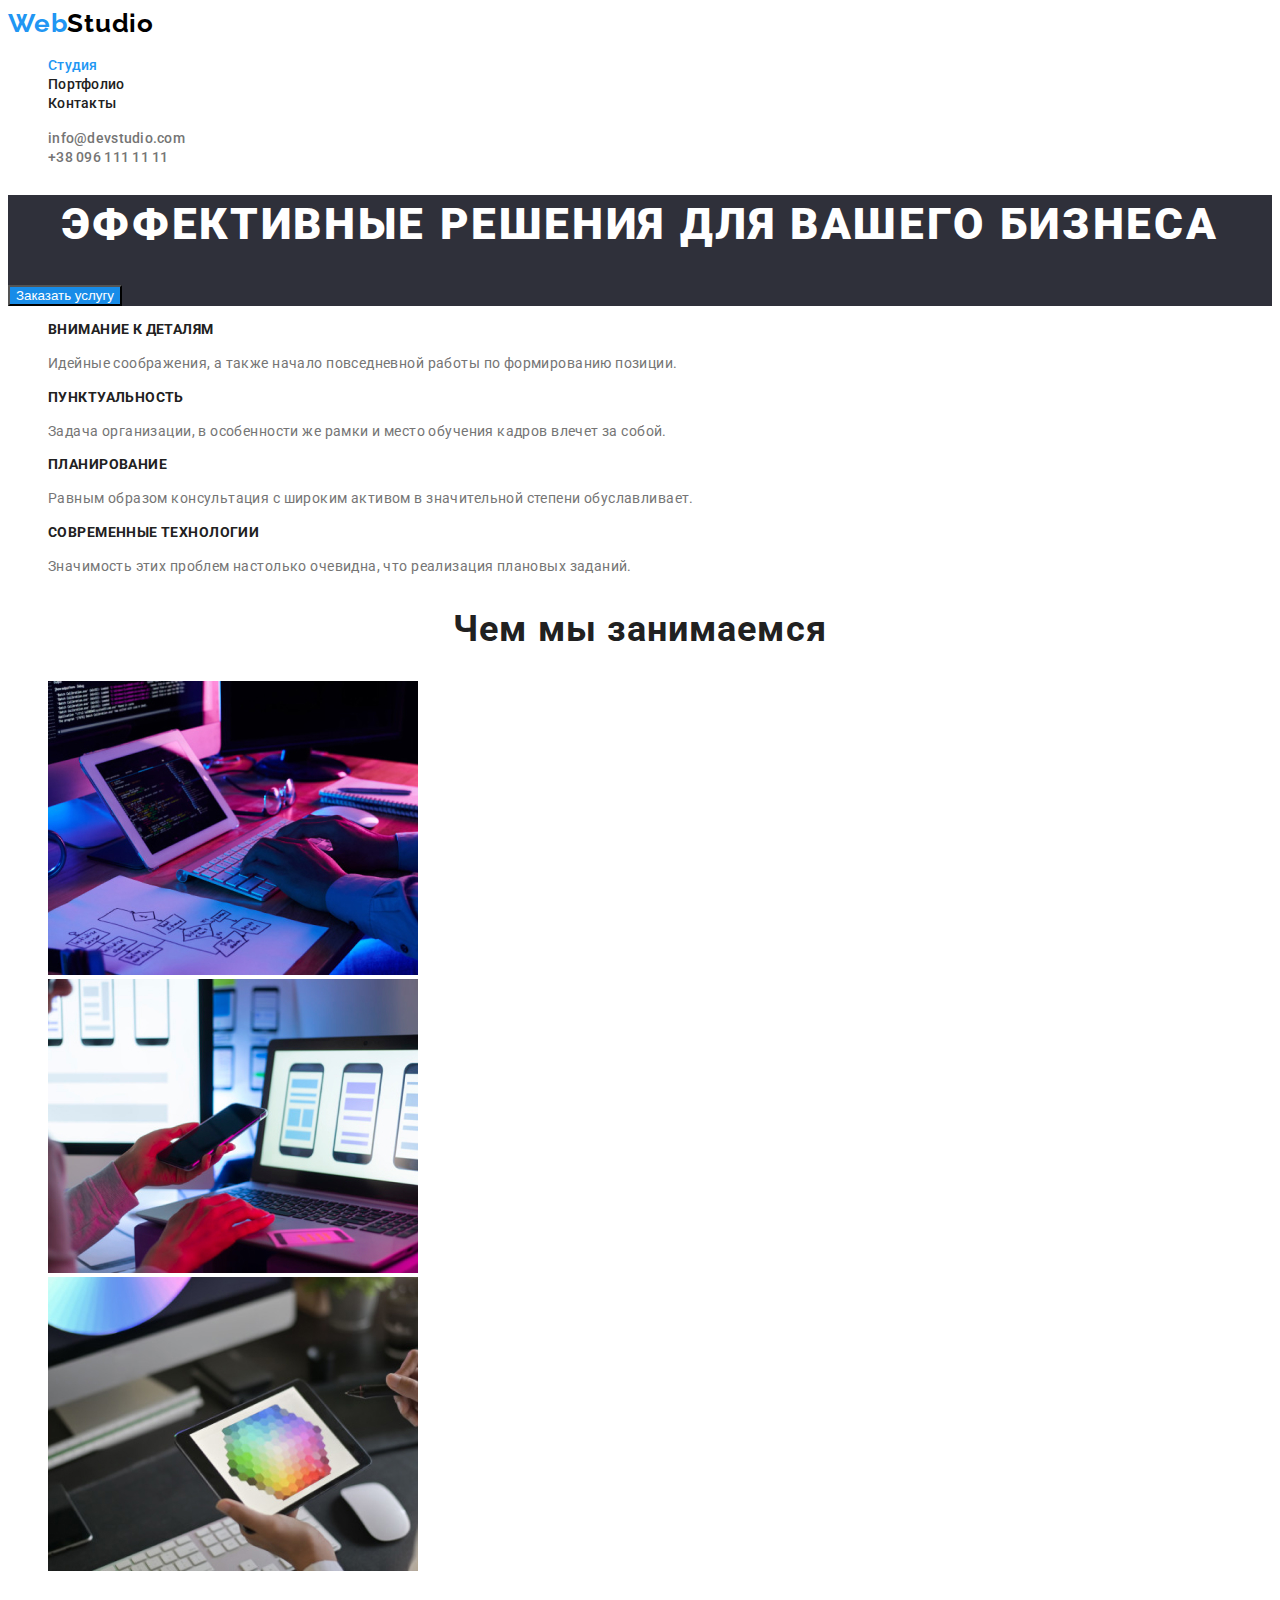
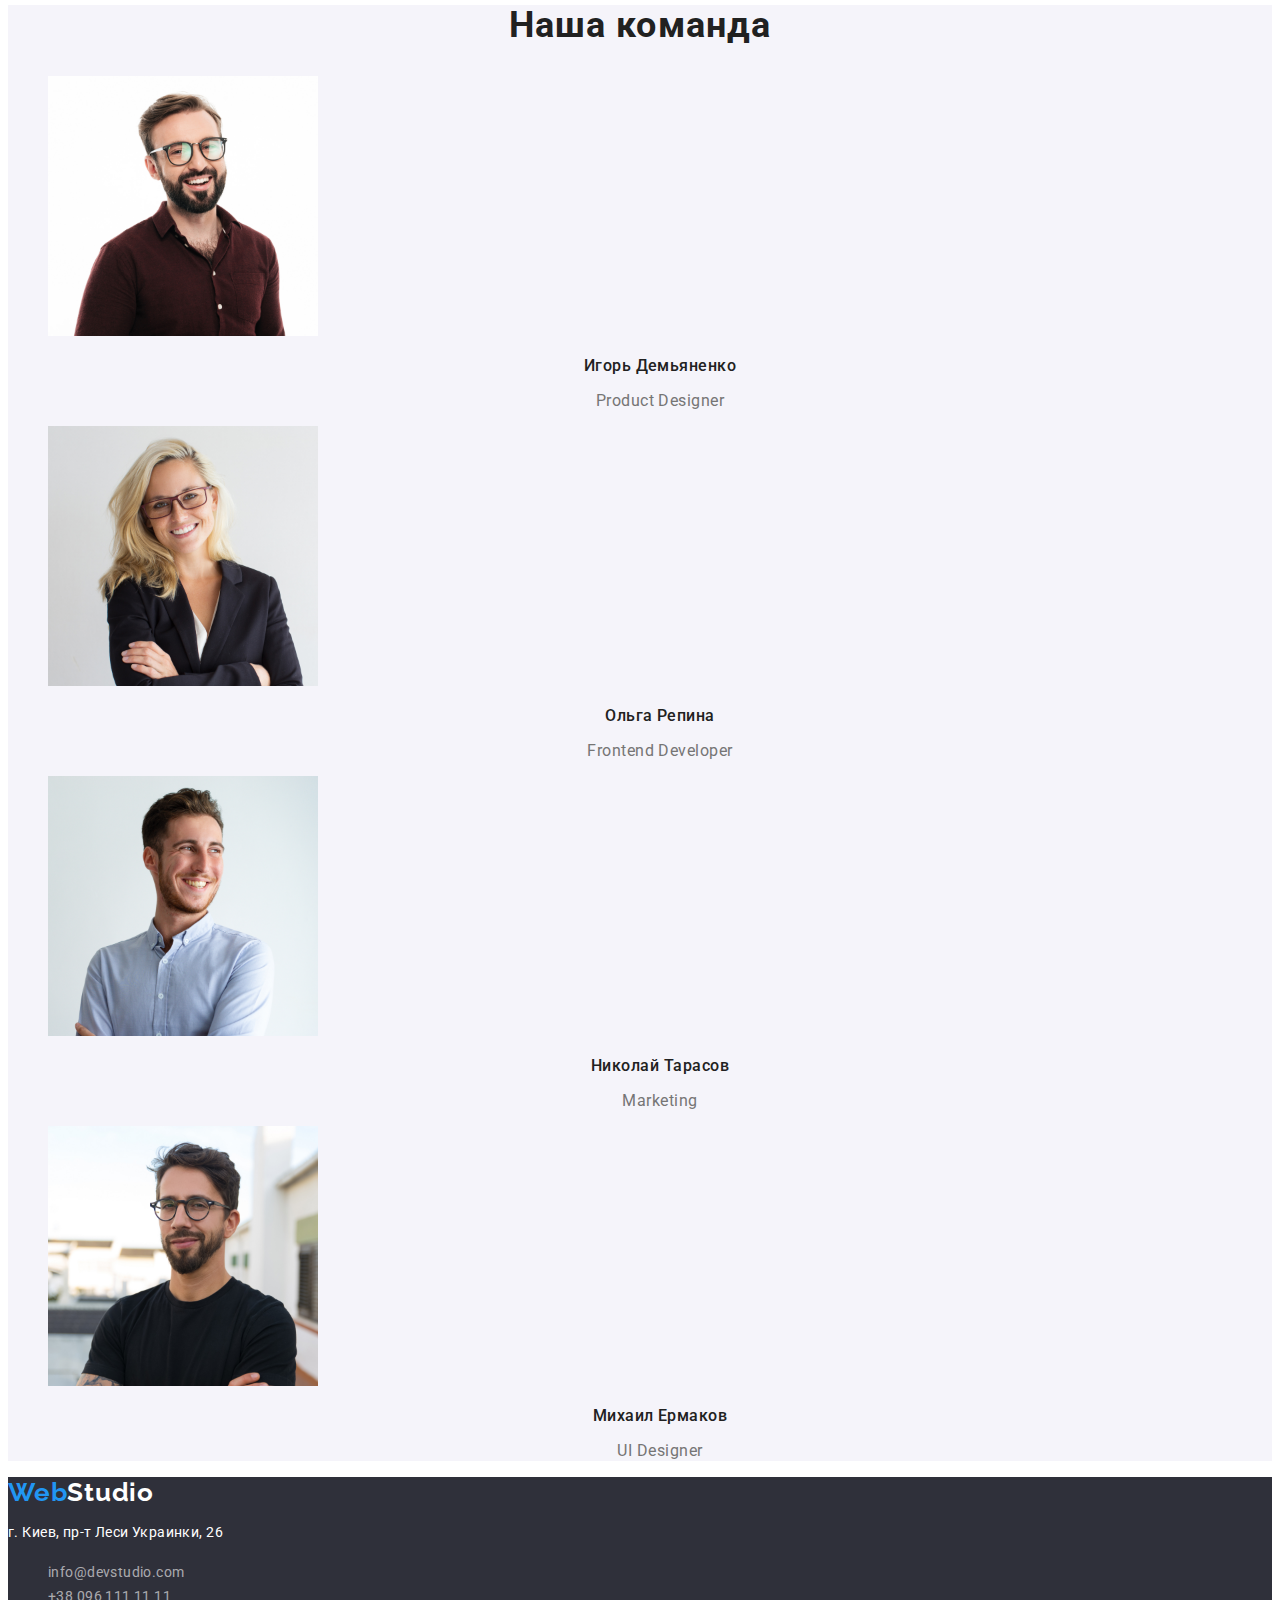
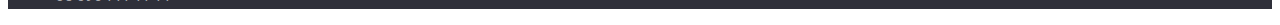
==== index.html @ cd89807e "upload dz2" ====
<!DOCTYPE html>
<html lang="en">
<head>
    <meta charset="UTF-8">
    <meta http-equiv="X-UA-Compatible" content="IE=edge">
    <meta name="viewport" content="width=device-width, initial-scale=1.0">
    <title>Document</title>
    <link rel="preconnect" href="https://fonts.googleapis.com">
    <link rel="preconnect" href="https://fonts.gstatic.com" crossorigin>
    <link href="https://fonts.googleapis.com/css2?family=Raleway:wght@700&family=Roboto:wght@400;500;700;900&display=swap"
        rel="stylesheet">
    <link rel="stylesheet" href="./CSS/styles.css">
</head>

<body>
  <header class="header">
   <nav class="header-navigation">
        <a class="header-logo link" href="" >
            Web<span class="header-accent">Studio</span>
        </a>
        <ul class="header-list list">
            <li class="header-item"><a  href="index.html" class="header-link link current">Студия</a></li>
            <li class="header-item"><a  href="portfolio.html" class="header-link link">Портфолио</a></li>
            <li class="header-item"><a  href="" class="header-link link">Контакты</a></li>
            
        </ul>
        
        
   </nav>
        <ul class="header-right list">
            <li class="header-mail"><a class="header-link-contacts link" href="mailto:info@devstudio.com">info@devstudio.com</a></li>
            <li class="header-tel"><a class="header-link-contacts link" href="tel:+380961111111">+38 096 111 11 11</a></li>
        </ul>   
  </header>  
  <main>
    
        <section class="hero-section">
            <h1>
                Эффективные решения для вашего бизнеса
            </h1>
            <button class="btn" type="button">Заказать услугу</button>
        </section>
    
    <section class="benefits-section">
        <ul class="benefits-list list">
            <li class="benefits-item">
                <h3 class="benefits-item-header">Внимание к деталям</h3><p class="benefits-item-text">Идейные соображения, а также начало повседневной работы по формированию позиции.</p>
            </li>
            <li class="benefits-item">
                <h3 class="benefits-item-header">Пунктуальность</h3><p class="benefits-item-text">Задача организации, в особенности же рамки и место обучения кадров влечет за собой.</p>
            </li>    
            <li class="benefits-item">
                <h3 class="benefits-item-header">Планирование</h3><p class="benefits-item-text">Равным образом консультация с широким активом в значительной степени обуславливает.</p>
            </li>
            <li class="benefits-item">
                <h3 class="benefits-item-header">Современные технологии</h3><p class="benefits-item-text">Значимость этих проблем настолько очевидна, что реализация плановых заданий.</p>
            </li>
        </ul>
    </section>
    <section class="work-section">
        <h2 class="work-header">Чем мы занимаемся</h2>
        <ul class="work-list list">
            <li class="work-item">
                <img src="./img/img1.jpg" alt="Разработка" width="370" height="294">
            </li>
            <li class="work-item">
                <img src="./img/img2.jpg" alt="Маркетинг" width="370" height="294">
            </li>
            <li class="work-item">
                <img src="./img/img3.jpg" alt="Дизайн" width="370" height="294">
            </li>
        </ul>
    </section>
    <section class="command-section">
        <h2 class="command-header">Наша команда</h2>
        <ul class="command-list list">
            <li class="command-item">
                <img src="./img/img4.jpg" alt="Product Designer" width="270" height="260">
                <h3 class="command-item-header">Игорь Демьяненко</h3><p class="command-item-text">Product Designer</p>
            </li>
            <li class="command-item">
                <img src="./img/img5.jpg" alt="Frontend Developer" width="270" height="260">
                <h3 class="command-item-header">Ольга Репина</h3><p class="command-item-text">Frontend Developer</p>
            </li>
            <li class="command-item">
                <img src="./img/img6.jpg" alt="Marketing" width="270" height="260">
                <h3 class="command-item-header">Николай Тарасов</h3><p class="command-item-text">Marketing</p>
            </li>
            <li class="command-item">
                <img src="./img/img7.jpg" alt="UI Designer" width="270" height="260">
                <h3 class="command-item-header">Михаил Ермаков</h3><p class="command-item-text">UI Designer</p>
            </li>
        </ul>
    </section>
    
  </main>

<footer class="footer">
    <a class="footer-logo link" href="">
        Web<span class="footer-accent">Studio</span>
    </a>

    <address class="address">
        <p class="footer-address">г. Киев, пр-т Леси Украинки, 26</p>

        <ul class="list">
            <li>
                <a class="footer-mail link" href="mailto:info@devstudio.com">info@devstudio.com</a>
            </li>
            <li>
                <a class="footer-tel link" href="tel:+380961111111">+38 096 111 11 11</a>
            </li>
        </ul>
    </address>
</footer>
  
  
</body>
</html>
---- CSS/styles.css ----
:root {
  --main-title-color: #212121;
  --secondary-title-color: #ffffff;
  --main-text-color: #757575;
  --accent-color: #2196f3;
}
body {
  font-family: "Roboto", sans-serif;
}
.list {
  list-style: none;
}
.link {
  text-decoration: none;
}

/*-----HEADER-----*/

.header-logo {
  font-family: Raleway;
  font-style: normal;
  font-weight: 700;
  font-size: 26px;
  line-height: 1.19;
  letter-spacing: 0.03em;
  color: #2196f3;
}
.header-accent {
  color: #000000;
}

.header-link:hover,
.header-link:focus {
  color: var(--accent-color);
}
.header-list .link.current {
  color: var(--accent-color);
}
.header-link {
  font-weight: 500;
  font-size: 14px;
  line-height: 1.14;
  letter-spacing: 0.02em;
  color: #212121;
}

.header-link-contacts:hover,
.header-link-contacts:focus {
  color: var(--accent-color);
}

.header-link-contacts {
  font-weight: 500;
  font-size: 14px;
  line-height: 1.14;
  letter-spacing: 0.02em;

  color: #757575;
}

/*-----HERO-----*/

.hero-section {
  background-color: #2f303a;
}
h1 {
  font-weight: 900;
  font-size: 44px;
  line-height: 1.36;
  text-align: center;
  letter-spacing: 0.06em;
  text-transform: uppercase;

  color: var(--secondary-title-color);
}

.btn {
  color: #ffffff;
  background-color: #188ce8;
}
.btn:hover,
.btn:focus {
  background-color: var(--accent-color);
}
/*-----BENEFITS-----*/
.benefits-item-header {
  font-weight: 700;
  font-size: 14px;
  line-height: 1.14;
  letter-spacing: 0.03em;
  text-transform: uppercase;
  color: var(--main-title-color);
}
.benefits-item-text {
  font-weight: 400;
  font-size: 14px;
  line-height: 1.71;
  letter-spacing: 0.03em;
  color: var(--main-text-color);
}
/*-----WORK-----*/
.work-header {
  font-weight: 700;
  font-size: 36px;
  line-height: 1.16;
  text-align: center;
  letter-spacing: 0.03em;
  color: var(--main-title-color);
}
/*-----COMMAND-----*/
.command-section,
.btn-item {
  background-color: #f5f4fa;
}
.command-header {
  font-weight: 700;
  font-size: 36px;
  line-height: 1.16;
  text-align: center;
  letter-spacing: 0.03em;
  color: var(--main-title-color);
}
.command-item-header {
  font-weight: 500;
  font-size: 16px;
  line-height: 1.19;
  text-align: center;
  letter-spacing: 0.03em;
  color: var(--main-title-color);
}
.command-item-text {
  font-weight: 400;
  font-size: 16px;
  line-height: 1.19;
  text-align: center;
  letter-spacing: 0.03em;
  color: var(--main-text-color);
}
/*----FOOTER------*/
.footer {
  background-color: #2f303a;
}
.address {
  font-style: normal;
}
.footer-logo {
  font-family: Raleway;
  font-style: normal;
  font-weight: 700;
  font-size: 26px;
  line-height: 1.19;
  letter-spacing: 0.03em;
  color: #2196f3;
}
.footer-accent {
  color: #ffffff;
}
.footer-address {
  font-size: 14px;
  line-height: 1.71;
  letter-spacing: 0.03em;
  color: #ffffff;
}
.footer-mail,
.footer-tel {
  font-size: 14px;
  line-height: 1.71;
  letter-spacing: 0.03em;
  color: rgba(255, 255, 255, 0.6);
}

/*-----PORTFOLIO-----*/
.btn-item {
  font-weight: 500;
  font-size: 16px;
  line-height: 1.62;
  text-align: center;
  letter-spacing: 0.03em;
  color: #212121;
}
.btn-item:hover,
.btn-item:focus {
  color: #ffffff;
  background-color: var(--accent-color);
}
.works-item-header {
  font-weight: 700;
  font-size: 18px;
  line-height: 2;
  letter-spacing: 0.06em;
  color: var(--main-title-color);
}
.works-item-text {
  font-weight: 400;
  font-size: 16px;
  line-height: 1.88;
  letter-spacing: 0.03em;
  color: var(--main-text-color);
}
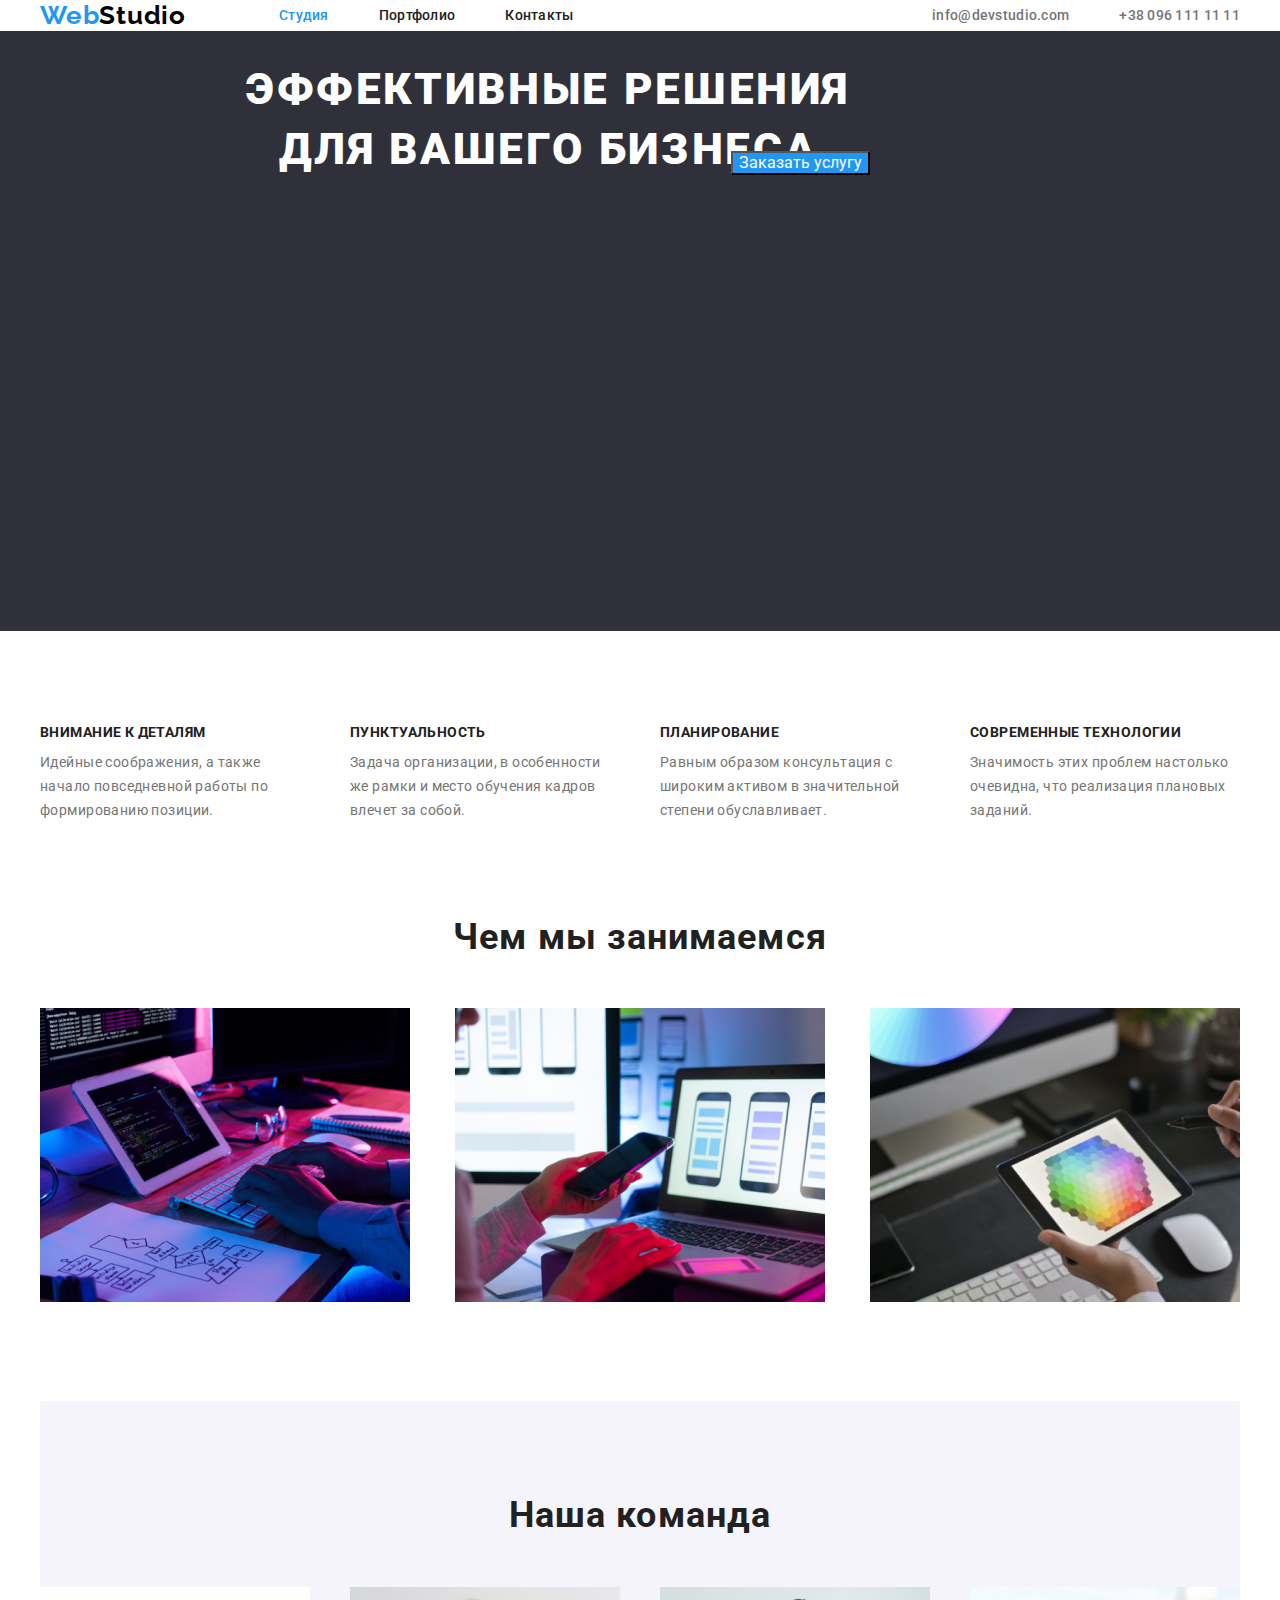
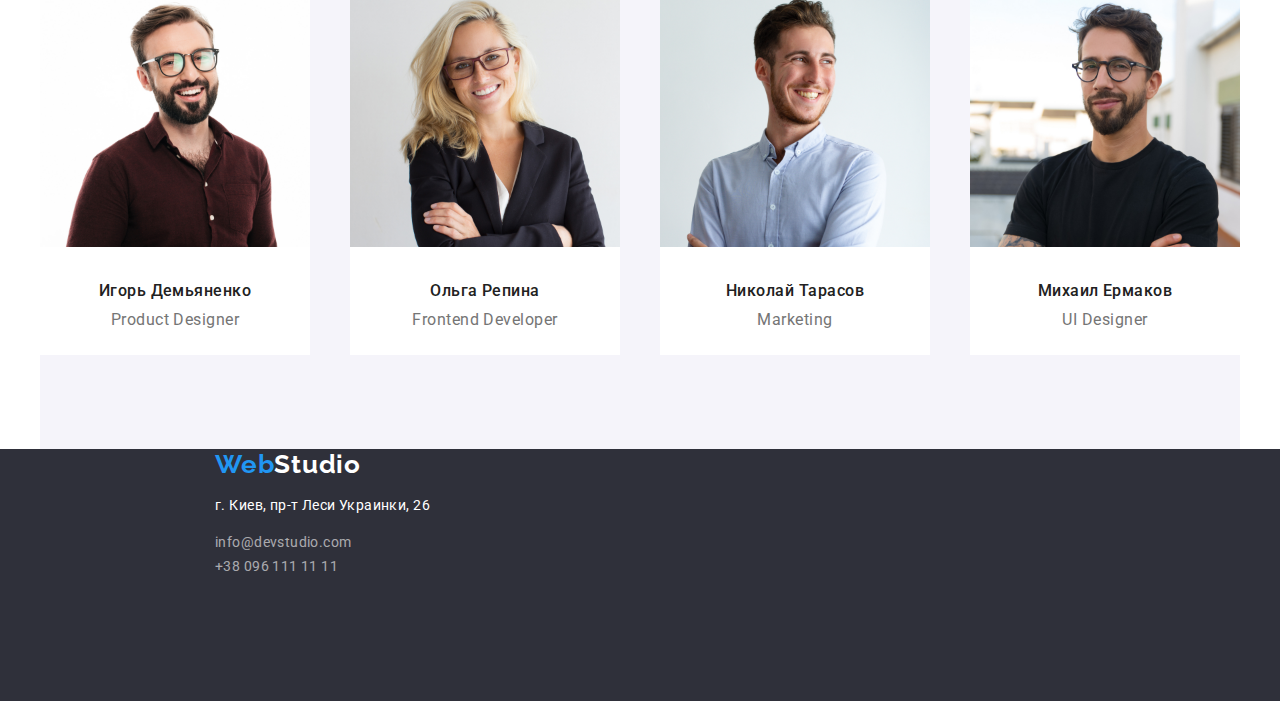
==== commit 10092eef: "22 25 изменения начало портфолио" ====
--- a/index.html
+++ b/index.html
@@ -9,38 +9,47 @@
     <link rel="preconnect" href="https://fonts.gstatic.com" crossorigin>
     <link href="https://fonts.googleapis.com/css2?family=Raleway:wght@700&family=Roboto:wght@400;500;700;900&display=swap"
         rel="stylesheet">
+    <link rel="stylesheet" href="https://cdnjs.cloudflare.com/ajax/libs/modern-normalize/1.1.0/modern-normalize.min.css">
     <link rel="stylesheet" href="./CSS/styles.css">
 </head>
 
 <body>
   <header class="header">
-   <nav class="header-navigation">
+   
+    <nav class="header-navigation">
+        <div class="nav-container container">
         <a class="header-logo link" href="" >
             Web<span class="header-accent">Studio</span>
         </a>
+    
         <ul class="header-list list">
             <li class="header-item"><a  href="index.html" class="header-link link current">Студия</a></li>
             <li class="header-item"><a  href="portfolio.html" class="header-link link">Портфолио</a></li>
             <li class="header-item"><a  href="" class="header-link link">Контакты</a></li>
             
         </ul>
-        
-        
-   </nav>
+         
         <ul class="header-right list">
-            <li class="header-mail"><a class="header-link-contacts link" href="mailto:info@devstudio.com">info@devstudio.com</a></li>
-            <li class="header-tel"><a class="header-link-contacts link" href="tel:+380961111111">+38 096 111 11 11</a></li>
-        </ul>   
+            <li class="contacts-item"><a class="header-link-contacts link" href="mailto:info@devstudio.com">info@devstudio.com</a></li>
+            <li class="contacts-item"><a class="header-link-contacts link" href="tel:+380961111111">+38 096 111 11 11</a></li>
+        </ul> 
+        </div>
+        </nav>
   </header>  
   <main>
     
         <section class="hero-section">
+            <div class="container">
+            <div class="hero-title">
             <h1>
                 Эффективные решения для вашего бизнеса
             </h1>
+            </div>
             <button class="btn" type="button">Заказать услугу</button>
+            </div>
         </section>
     
+    <div class="container">
     <section class="benefits-section">
         <ul class="benefits-list list">
             <li class="benefits-item">
@@ -57,6 +66,8 @@
             </li>
         </ul>
     </section>
+    </div>
+    <div class="container">
     <section class="work-section">
         <h2 class="work-header">Чем мы занимаемся</h2>
         <ul class="work-list list">
@@ -71,31 +82,46 @@
             </li>
         </ul>
     </section>
+    </div>
+    <div class="container">
     <section class="command-section">
         <h2 class="command-header">Наша команда</h2>
         <ul class="command-list list">
             <li class="command-item">
+                <div class="command-item-member">
                 <img src="./img/img4.jpg" alt="Product Designer" width="270" height="260">
-                <h3 class="command-item-header">Игорь Демьяненко</h3><p class="command-item-text">Product Designer</p>
+                <h3 class="command-item-header">Игорь Демьяненко</h3>
+                <p class="command-item-text">Product Designer</p>
+                </div>
             </li>
             <li class="command-item">
+                <div class="command-item-member">
                 <img src="./img/img5.jpg" alt="Frontend Developer" width="270" height="260">
-                <h3 class="command-item-header">Ольга Репина</h3><p class="command-item-text">Frontend Developer</p>
+                <h3 class="command-item-header">Ольга Репина</h3>
+                <p class="command-item-text">Frontend Developer</p>
+                </div>
             </li>
             <li class="command-item">
+                <div class="command-item-member">
                 <img src="./img/img6.jpg" alt="Marketing" width="270" height="260">
-                <h3 class="command-item-header">Николай Тарасов</h3><p class="command-item-text">Marketing</p>
+                <h3 class="command-item-header">Николай Тарасов</h3>
+                <p class="command-item-text">Marketing</p>
+                </div>
             </li>
             <li class="command-item">
+                <div class="command-item-member">
                 <img src="./img/img7.jpg" alt="UI Designer" width="270" height="260">
-                <h3 class="command-item-header">Михаил Ермаков</h3><p class="command-item-text">UI Designer</p>
+                <h3 class="command-item-header">Михаил Ермаков</h3>
+                <p class="command-item-text">UI Designer</p>
+                </div>
             </li>
         </ul>
     </section>
-    
+    </div>
   </main>
 
 <footer class="footer">
+    
     <a class="footer-logo link" href="">
         Web<span class="footer-accent">Studio</span>
     </a>
@@ -112,6 +138,7 @@
             </li>
         </ul>
     </address>
+    
 </footer>
   
   
--- a/CSS/styles.css
+++ b/CSS/styles.css
@@ -8,14 +8,27 @@
   font-family: "Roboto", sans-serif;
 }
 .list {
+  padding: 0;
+  margin: 0;
   list-style: none;
 }
 .link {
   text-decoration: none;
 }
 
+.container {
+  width: 1230px;
+  padding-left: 15px;
+  padding-right: 15px;
+  margin-left: auto;
+  margin-right: auto;
+}
+
 /*-----HEADER-----*/
-
+.nav-container {
+  display: flex;
+  align-items: center;
+}
 .header-logo {
   font-family: Raleway;
   font-style: normal;
@@ -33,6 +46,16 @@
 .header-link:focus {
   color: var(--accent-color);
 }
+.header-list {
+  display: flex;
+  margin-left: 93px;
+}
+.header-list .list {
+  display: block;
+}
+.header-list .header-item + .header-item {
+  margin-left: 50px;
+}
 .header-list .link.current {
   color: var(--accent-color);
 }
@@ -43,6 +66,16 @@
   letter-spacing: 0.02em;
   color: #212121;
 }
+.header-right {
+  display: flex;
+  margin-left: auto;
+}
+.header-right .list {
+  display: block;
+}
+.header-right .contacts-item + .contacts-item {
+  margin-left: 50px;
+}
 
 .header-link-contacts:hover,
 .header-link-contacts:focus {
@@ -61,13 +94,21 @@
 /*-----HERO-----*/
 
 .hero-section {
+  width: 1600px;
+  height: 600px;
   background-color: #2f303a;
+  text-align: center;
+  margin-bottom: 94px;
+}
+.hero-title {
+  display: flex;
+  width: 696px;
+  height: 120px;
 }
 h1 {
   font-weight: 900;
   font-size: 44px;
   line-height: 1.36;
-  text-align: center;
   letter-spacing: 0.06em;
   text-transform: uppercase;
 
@@ -76,14 +117,27 @@
 
 .btn {
   color: #ffffff;
-  background-color: #188ce8;
+  background-color: var(--accent-color);
 }
 .btn:hover,
 .btn:focus {
-  background-color: var(--accent-color);
+  background-color: #188ce8;
 }
 /*-----BENEFITS-----*/
+.benefits-list {
+  display: flex;
+  justify-content: space-between;
+}
+.benefits-item {
+  width: 270px;
+}
+.benefits-section {
+  margin-top: 0px;
+  margin-bottom: 94px;
+}
 .benefits-item-header {
+  margin-top: 0px;
+  margin-bottom: 10px;
   font-weight: 700;
   font-size: 14px;
   line-height: 1.14;
@@ -92,6 +146,8 @@
   color: var(--main-title-color);
 }
 .benefits-item-text {
+  margin-top: 0px;
+  margin-bottom: 0px;
   font-weight: 400;
   font-size: 14px;
   line-height: 1.71;
@@ -99,7 +155,17 @@
   color: var(--main-text-color);
 }
 /*-----WORK-----*/
+.work-section {
+  margin-top: 0px;
+  margin-bottom: 94px;
+}
+.work-list {
+  display: flex;
+  justify-content: space-between;
+}
 .work-header {
+  margin-top: 0px;
+  margin-bottom: 50px;
   font-weight: 700;
   font-size: 36px;
   line-height: 1.16;
@@ -108,11 +174,23 @@
   color: var(--main-title-color);
 }
 /*-----COMMAND-----*/
-.command-section,
-.btn-item {
+.command-section {
   background-color: #f5f4fa;
 }
+
+.command-list {
+  display: flex;
+  justify-content: space-between;
+  padding-bottom: 94px;
+  margin-top: 0px;
+  margin-bottom: 0px;
+}
+
 .command-header {
+  margin-top: 0px;
+  margin-bottom: 0px;
+  padding-top: 94px;
+  padding-bottom: 50px;
   font-weight: 700;
   font-size: 36px;
   line-height: 1.16;
@@ -121,6 +199,10 @@
   color: var(--main-title-color);
 }
 .command-item-header {
+  margin-top: 0px;
+  margin-bottom: 0px;
+  padding-top: 30px;
+  padding-bottom: 5px;
   font-weight: 500;
   font-size: 16px;
   line-height: 1.19;
@@ -129,6 +211,10 @@
   color: var(--main-title-color);
 }
 .command-item-text {
+  margin-top: 0px;
+  margin-bottom: 0px;
+  padding-top: 5px;
+  padding-bottom: 30px;
   font-weight: 400;
   font-size: 16px;
   line-height: 1.19;
@@ -136,14 +222,24 @@
   letter-spacing: 0.03em;
   color: var(--main-text-color);
 }
+.command-item-member {
+  height: 368px;
+  width: 270px;
+  background-color: #ffffff;
+}
+
 /*----FOOTER------*/
 .footer {
+  height: 252px;
+  width: 1600px;
   background-color: #2f303a;
 }
-.address {
-  font-style: normal;
-}
+
 .footer-logo {
+  margin-top: 60px;
+  margin-bottom: 20px;
+  padding-left: 215px;
+  padding-right: 1240px;
   font-family: Raleway;
   font-style: normal;
   font-weight: 700;
@@ -155,6 +251,11 @@
 .footer-accent {
   color: #ffffff;
 }
+.address {
+  padding-left: 215px;
+  padding-right: 1154px;
+  font-style: normal;
+}
 .footer-address {
   font-size: 14px;
   line-height: 1.71;
@@ -170,6 +271,9 @@
 }
 
 /*-----PORTFOLIO-----*/
+.btn-list {
+  display: flex;
+}
 .btn-item {
   font-weight: 500;
   font-size: 16px;
@@ -177,12 +281,21 @@
   text-align: center;
   letter-spacing: 0.03em;
   color: #212121;
-}
+  background-color: #f5f4fa;
+}
+
 .btn-item:hover,
 .btn-item:focus {
   color: #ffffff;
   background-color: var(--accent-color);
 }
+.works-item {
+  width: 370px;
+}
+.works-list {
+  display: flex;
+  flex-wrap: wrap;
+}
 .works-item-header {
   font-weight: 700;
   font-size: 18px;
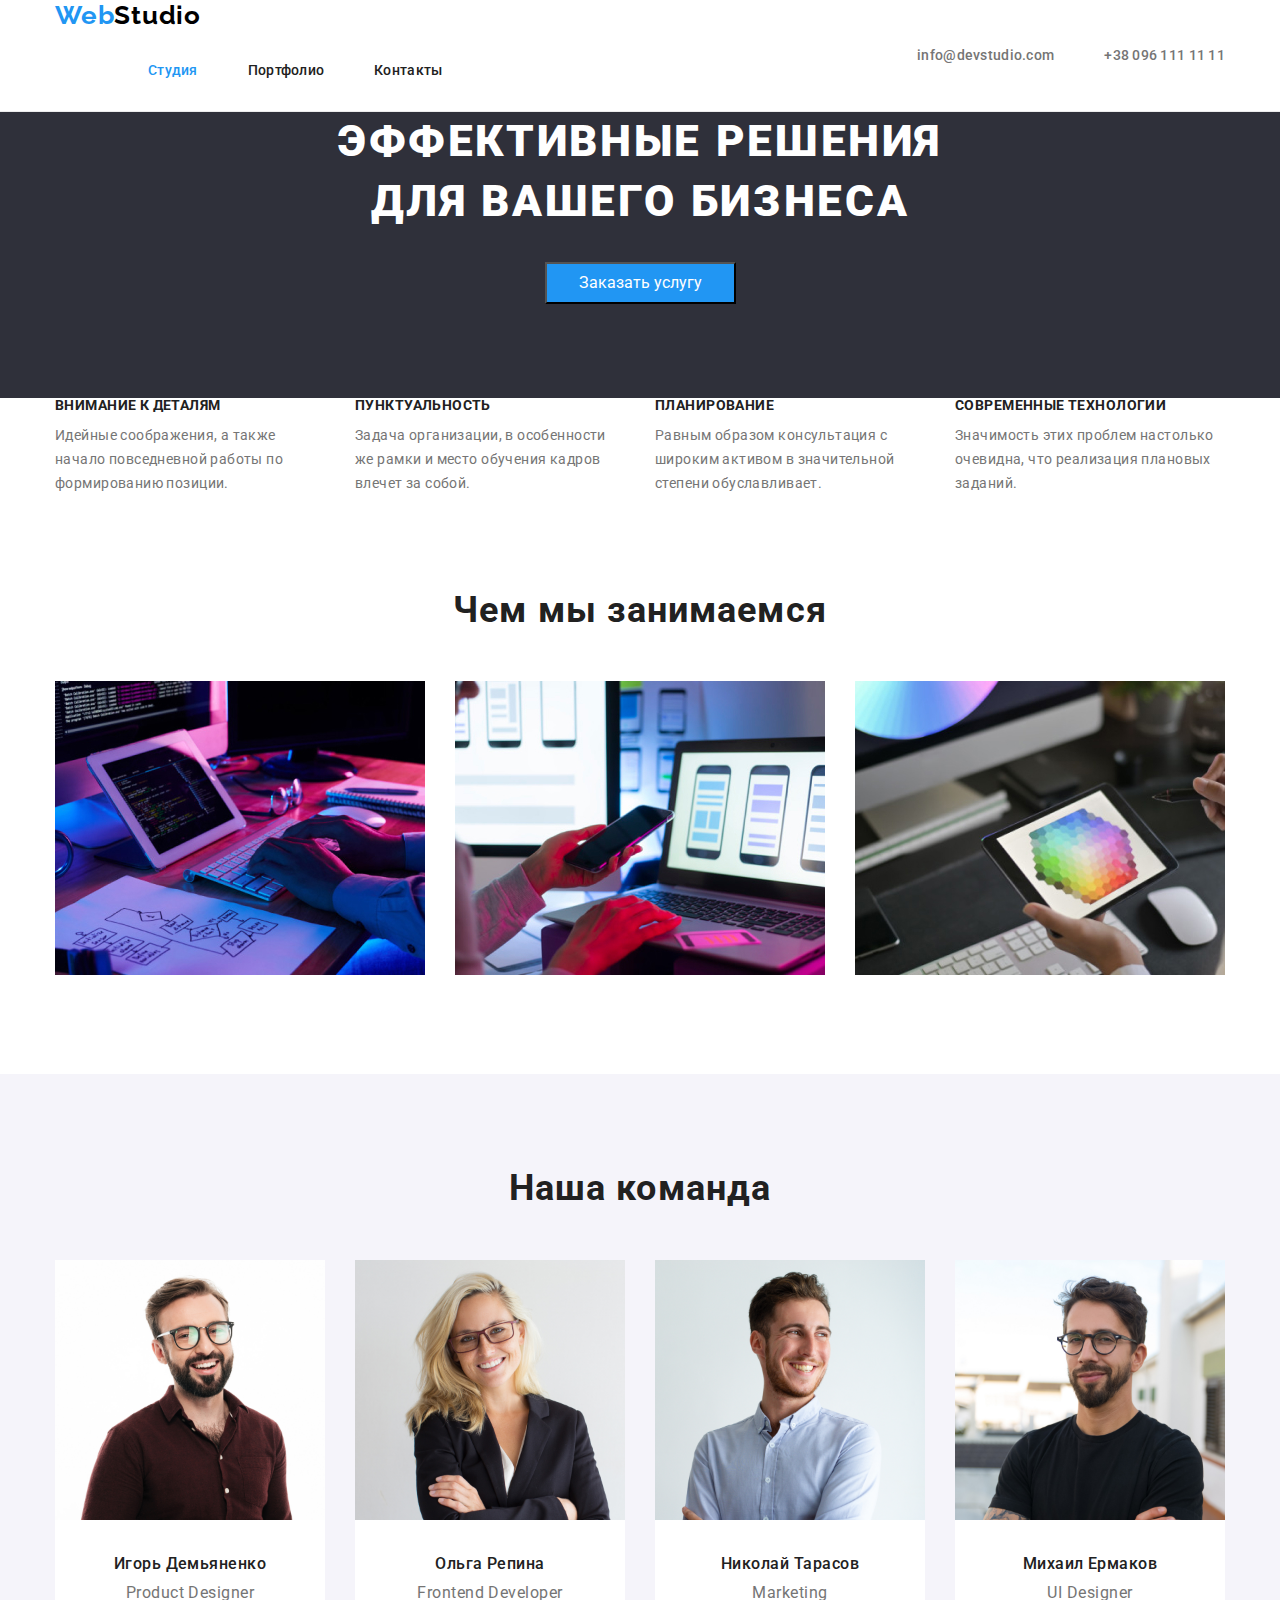
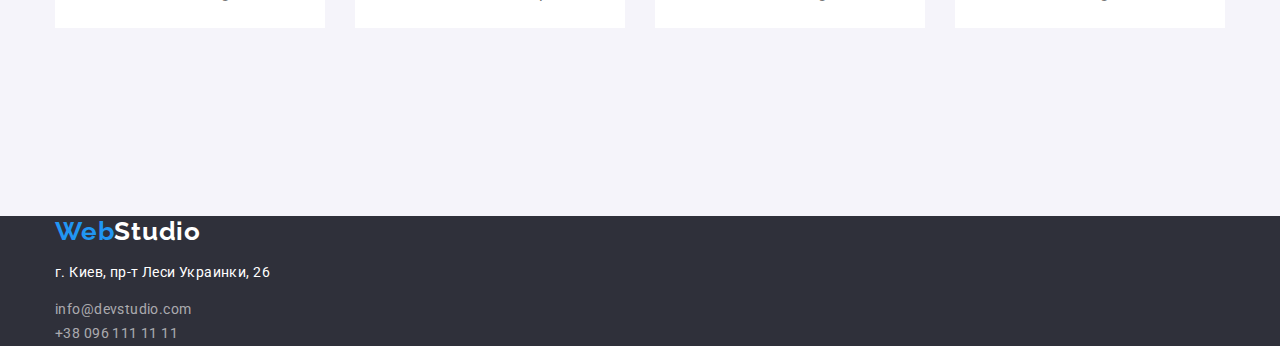
==== commit 0078f7ab: "pravki dz3" ====
--- a/index.html
+++ b/index.html
@@ -15,10 +15,10 @@
 
 <body>
   <header class="header">
-   
+    <div class="nav-container container">
     <nav class="header-navigation">
-        <div class="nav-container container">
-        <a class="header-logo link" href="" >
+        
+        <a class="header-logo link" href="">
             Web<span class="header-accent">Studio</span>
         </a>
     
@@ -28,29 +28,31 @@
             <li class="header-item"><a  href="" class="header-link link">Контакты</a></li>
             
         </ul>
-         
+        </nav>
         <ul class="header-right list">
             <li class="contacts-item"><a class="header-link-contacts link" href="mailto:info@devstudio.com">info@devstudio.com</a></li>
             <li class="contacts-item"><a class="header-link-contacts link" href="tel:+380961111111">+38 096 111 11 11</a></li>
         </ul> 
+        
+        
         </div>
-        </nav>
   </header>  
   <main>
     
         <section class="hero-section">
             <div class="container">
-            <div class="hero-title">
+            
             <h1>
                 Эффективные решения для вашего бизнеса
             </h1>
-            </div>
+            
             <button class="btn" type="button">Заказать услугу</button>
             </div>
         </section>
     
-    <div class="container">
+    
     <section class="benefits-section">
+        <div class="container">
         <ul class="benefits-list list">
             <li class="benefits-item">
                 <h3 class="benefits-item-header">Внимание к деталям</h3><p class="benefits-item-text">Идейные соображения, а также начало повседневной работы по формированию позиции.</p>
@@ -65,10 +67,12 @@
                 <h3 class="benefits-item-header">Современные технологии</h3><p class="benefits-item-text">Значимость этих проблем настолько очевидна, что реализация плановых заданий.</p>
             </li>
         </ul>
+        </div>
     </section>
-    </div>
-    <div class="container">
+    
+   
     <section class="work-section">
+        <div class="container">
         <h2 class="work-header">Чем мы занимаемся</h2>
         <ul class="work-list list">
             <li class="work-item">
@@ -81,10 +85,12 @@
                 <img src="./img/img3.jpg" alt="Дизайн" width="370" height="294">
             </li>
         </ul>
+        </div>
     </section>
-    </div>
-    <div class="container">
+    
+    
     <section class="command-section">
+        <div class="container">
         <h2 class="command-header">Наша команда</h2>
         <ul class="command-list list">
             <li class="command-item">
@@ -116,12 +122,13 @@
                 </div>
             </li>
         </ul>
+        </div>
     </section>
-    </div>
+    
   </main>
 
 <footer class="footer">
-    
+    <div class="container">
     <a class="footer-logo link" href="">
         Web<span class="footer-accent">Studio</span>
     </a>
@@ -138,7 +145,7 @@
             </li>
         </ul>
     </address>
-    
+    </div>
 </footer>
   
   
--- a/CSS/styles.css
+++ b/CSS/styles.css
@@ -14,17 +14,25 @@
 }
 .link {
   text-decoration: none;
+  color: inherit;
 }
 
 .container {
-  width: 1230px;
+  width: 1200px;
   padding-left: 15px;
   padding-right: 15px;
   margin-left: auto;
   margin-right: auto;
 }
 
+section {
+  padding-bottom: 94px;
+}
+
 /*-----HEADER-----*/
+.header {
+  border-bottom: 1px solid #ececec;
+}
 .nav-container {
   display: flex;
   align-items: center;
@@ -38,6 +46,7 @@
   letter-spacing: 0.03em;
   color: #2196f3;
 }
+
 .header-accent {
   color: #000000;
 }
@@ -50,9 +59,7 @@
   display: flex;
   margin-left: 93px;
 }
-.header-list .list {
-  display: block;
-}
+
 .header-list .header-item + .header-item {
   margin-left: 50px;
 }
@@ -60,19 +67,21 @@
   color: var(--accent-color);
 }
 .header-link {
+  display: block;
+  padding-top: 32px;
+  padding-bottom: 32px;
   font-weight: 500;
   font-size: 14px;
   line-height: 1.14;
   letter-spacing: 0.02em;
   color: #212121;
 }
+
 .header-right {
   display: flex;
   margin-left: auto;
 }
-.header-right .list {
-  display: block;
-}
+
 .header-right .contacts-item + .contacts-item {
   margin-left: 50px;
 }
@@ -94,18 +103,17 @@
 /*-----HERO-----*/
 
 .hero-section {
-  width: 1600px;
-  height: 600px;
   background-color: #2f303a;
   text-align: center;
-  margin-bottom: 94px;
-}
-.hero-title {
-  display: flex;
-  width: 696px;
-  height: 120px;
-}
+}
+
 h1 {
+  max-width: 696px;
+  margin-top: 0px;
+  margin-bottom: 30px;
+  margin-left: auto;
+  margin-right: auto;
+
   font-weight: 900;
   font-size: 44px;
   line-height: 1.36;
@@ -118,6 +126,7 @@
 .btn {
   color: #ffffff;
   background-color: var(--accent-color);
+  padding: 10px 32px 10px 32px;
 }
 .btn:hover,
 .btn:focus {
@@ -133,7 +142,6 @@
 }
 .benefits-section {
   margin-top: 0px;
-  margin-bottom: 94px;
 }
 .benefits-item-header {
   margin-top: 0px;
@@ -157,7 +165,6 @@
 /*-----WORK-----*/
 .work-section {
   margin-top: 0px;
-  margin-bottom: 94px;
 }
 .work-list {
   display: flex;
@@ -230,16 +237,10 @@
 
 /*----FOOTER------*/
 .footer {
-  height: 252px;
-  width: 1600px;
   background-color: #2f303a;
 }
 
 .footer-logo {
-  margin-top: 60px;
-  margin-bottom: 20px;
-  padding-left: 215px;
-  padding-right: 1240px;
   font-family: Raleway;
   font-style: normal;
   font-weight: 700;
@@ -251,11 +252,11 @@
 .footer-accent {
   color: #ffffff;
 }
+
 .address {
-  padding-left: 215px;
-  padding-right: 1154px;
   font-style: normal;
 }
+
 .footer-address {
   font-size: 14px;
   line-height: 1.71;
@@ -273,6 +274,12 @@
 /*-----PORTFOLIO-----*/
 .btn-list {
   display: flex;
+  margin-top: 94px;
+  padding-left: 277px;
+  padding-right: auto;
+}
+.btn-item-list + .btn-item-list {
+  margin-left: 8px;
 }
 .btn-item {
   font-weight: 500;
@@ -295,6 +302,9 @@
 .works-list {
   display: flex;
   flex-wrap: wrap;
+  justify-content: space-between;
+  margin-top: 34px;
+  margin-bottom: 94px;
 }
 .works-item-header {
   font-weight: 700;
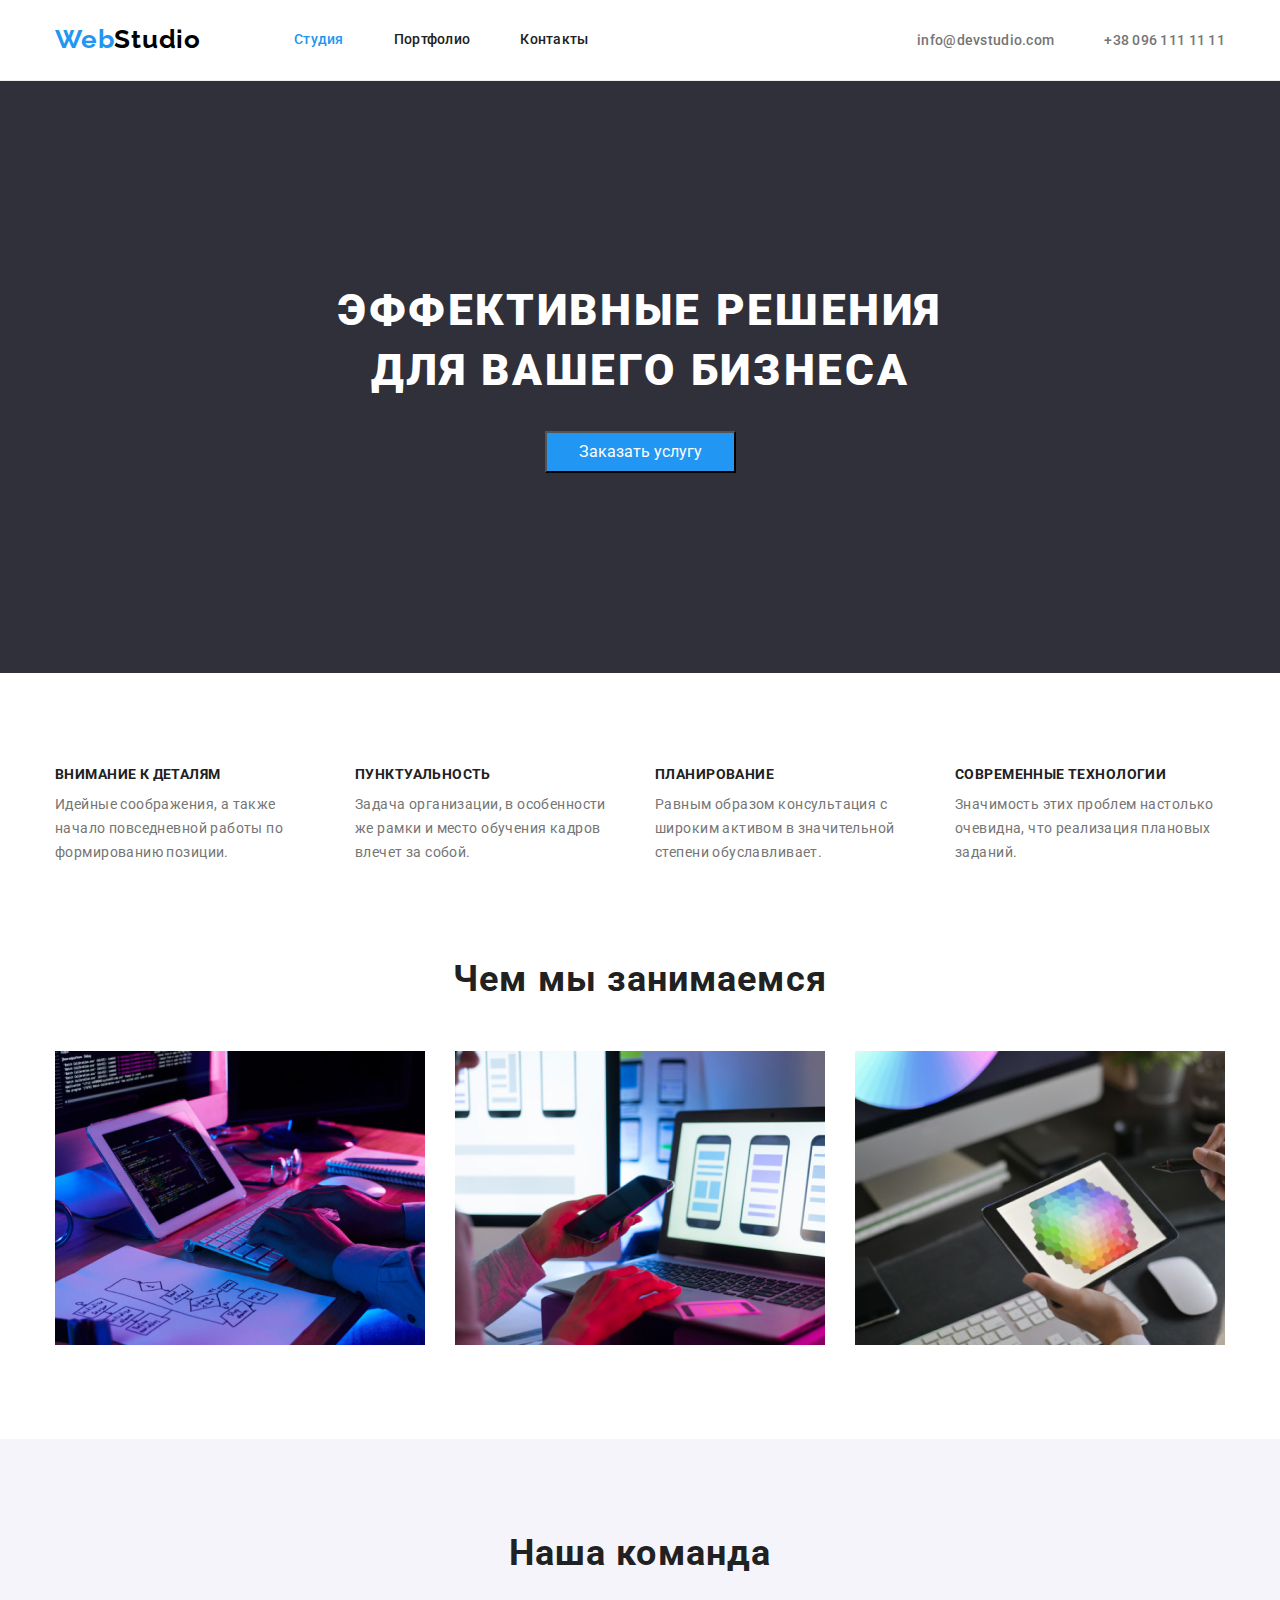
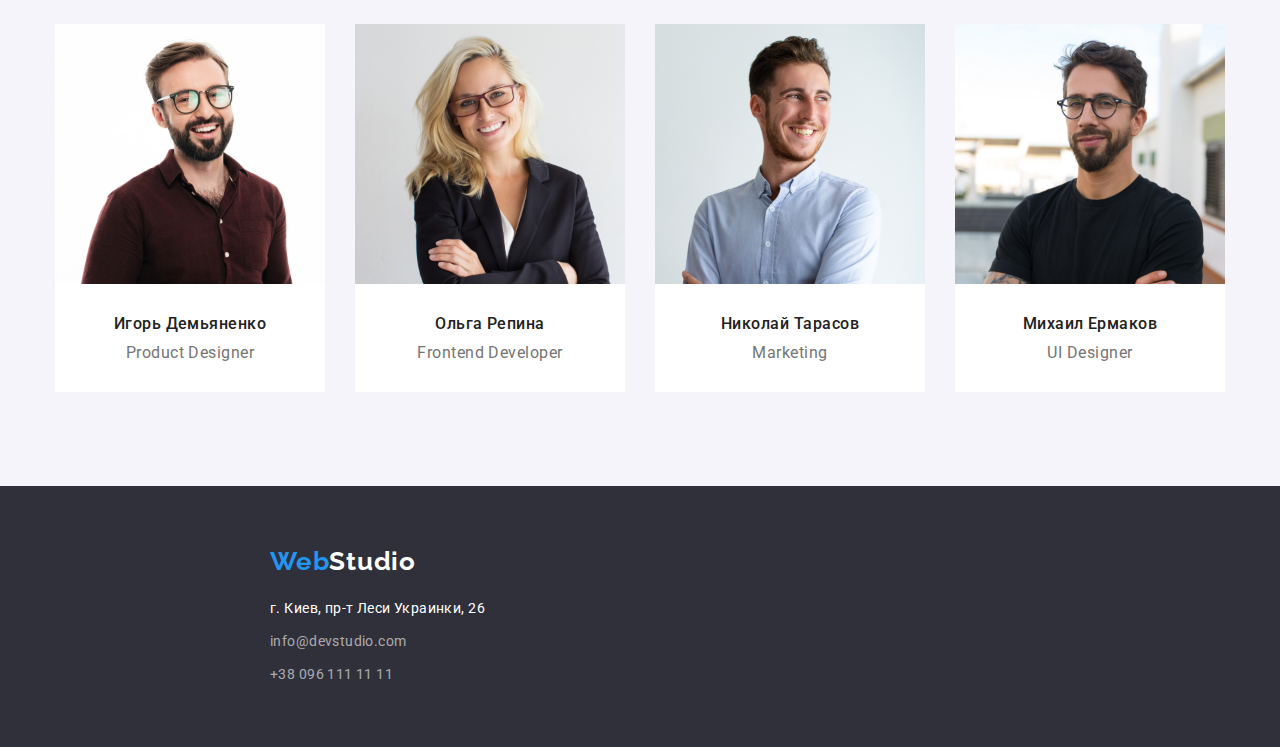
==== commit dc0d987a: "dz3 FINAL" ====
--- a/index.html
+++ b/index.html
@@ -55,16 +55,20 @@
         <div class="container">
         <ul class="benefits-list list">
             <li class="benefits-item">
-                <h3 class="benefits-item-header">Внимание к деталям</h3><p class="benefits-item-text">Идейные соображения, а также начало повседневной работы по формированию позиции.</p>
+                <h3 class="benefits-item-header">Внимание к деталям</h3>
+                <p class="benefits-item-text">Идейные соображения, а также начало повседневной работы по формированию позиции.</p>
             </li>
             <li class="benefits-item">
-                <h3 class="benefits-item-header">Пунктуальность</h3><p class="benefits-item-text">Задача организации, в особенности же рамки и место обучения кадров влечет за собой.</p>
+                <h3 class="benefits-item-header">Пунктуальность</h3>
+                <p class="benefits-item-text">Задача организации, в особенности же рамки и место обучения кадров влечет за собой.</p>
             </li>    
             <li class="benefits-item">
-                <h3 class="benefits-item-header">Планирование</h3><p class="benefits-item-text">Равным образом консультация с широким активом в значительной степени обуславливает.</p>
+                <h3 class="benefits-item-header">Планирование</h3>
+                <p class="benefits-item-text">Равным образом консультация с широким активом в значительной степени обуславливает.</p>
             </li>
             <li class="benefits-item">
-                <h3 class="benefits-item-header">Современные технологии</h3><p class="benefits-item-text">Значимость этих проблем настолько очевидна, что реализация плановых заданий.</p>
+                <h3 class="benefits-item-header">Современные технологии</h3>
+                <p class="benefits-item-text">Значимость этих проблем настолько очевидна, что реализация плановых заданий.</p>
             </li>
         </ul>
         </div>
@@ -94,29 +98,33 @@
         <h2 class="command-header">Наша команда</h2>
         <ul class="command-list list">
             <li class="command-item">
+                
+                <img src="./img/img4.jpg" alt="Product Designer" width="270" height="260">
                 <div class="command-item-member">
-                <img src="./img/img4.jpg" alt="Product Designer" width="270" height="260">
                 <h3 class="command-item-header">Игорь Демьяненко</h3>
                 <p class="command-item-text">Product Designer</p>
                 </div>
             </li>
             <li class="command-item">
+                
+                <img src="./img/img5.jpg" alt="Frontend Developer" width="270" height="260">
                 <div class="command-item-member">
-                <img src="./img/img5.jpg" alt="Frontend Developer" width="270" height="260">
                 <h3 class="command-item-header">Ольга Репина</h3>
                 <p class="command-item-text">Frontend Developer</p>
                 </div>
             </li>
             <li class="command-item">
+                
+                <img src="./img/img6.jpg" alt="Marketing" width="270" height="260">
                 <div class="command-item-member">
-                <img src="./img/img6.jpg" alt="Marketing" width="270" height="260">
                 <h3 class="command-item-header">Николай Тарасов</h3>
                 <p class="command-item-text">Marketing</p>
                 </div>
             </li>
             <li class="command-item">
+                
+                <img src="./img/img7.jpg" alt="UI Designer" width="270" height="260">
                 <div class="command-item-member">
-                <img src="./img/img7.jpg" alt="UI Designer" width="270" height="260">
                 <h3 class="command-item-header">Михаил Ермаков</h3>
                 <p class="command-item-text">UI Designer</p>
                 </div>
--- a/CSS/styles.css
+++ b/CSS/styles.css
@@ -29,6 +29,10 @@
   padding-bottom: 94px;
 }
 
+img {
+  display: block;
+}
+
 /*-----HEADER-----*/
 .header {
   border-bottom: 1px solid #ececec;
@@ -99,10 +103,20 @@
 
   color: #757575;
 }
+.header-navigation {
+  display: flex;
+}
+.header-logo.link {
+  display: block;
+  padding-top: 24px;
+  padding-bottom: 25px;
+}
 
 /*-----HERO-----*/
 
 .hero-section {
+  padding-top: 200px;
+  padding-bottom: 200px;
   background-color: #2f303a;
   text-align: center;
 }
@@ -135,13 +149,16 @@
 /*-----BENEFITS-----*/
 .benefits-list {
   display: flex;
-  justify-content: space-between;
+}
+.benefits-list .benefits-item + .benefits-item {
+  margin-left: 30px;
 }
 .benefits-item {
   width: 270px;
 }
 .benefits-section {
   margin-top: 0px;
+  padding-top: 94px;
 }
 .benefits-item-header {
   margin-top: 0px;
@@ -163,13 +180,23 @@
   color: var(--main-text-color);
 }
 /*-----WORK-----*/
+
 .work-section {
   margin-top: 0px;
 }
+
 .work-list {
   display: flex;
-  justify-content: space-between;
-}
+}
+
+.work-item {
+  width: 370px;
+}
+
+.work-list .work-item + .work-item {
+  margin-left: 30px;
+}
+
 .work-header {
   margin-top: 0px;
   margin-bottom: 50px;
@@ -183,21 +210,24 @@
 /*-----COMMAND-----*/
 .command-section {
   background-color: #f5f4fa;
+  padding-top: 94px;
 }
 
 .command-list {
   display: flex;
-  justify-content: space-between;
-  padding-bottom: 94px;
   margin-top: 0px;
   margin-bottom: 0px;
 }
 
+.command-list .command-item + .command-item {
+  margin-left: 30px;
+}
+.command-item {
+  background-color: #ffffff;
+}
 .command-header {
   margin-top: 0px;
-  margin-bottom: 0px;
-  padding-top: 94px;
-  padding-bottom: 50px;
+  margin-bottom: 50px;
   font-weight: 700;
   font-size: 36px;
   line-height: 1.16;
@@ -206,10 +236,8 @@
   color: var(--main-title-color);
 }
 .command-item-header {
-  margin-top: 0px;
-  margin-bottom: 0px;
-  padding-top: 30px;
-  padding-bottom: 5px;
+  margin-top: 30px;
+  margin-bottom: 10px;
   font-weight: 500;
   font-size: 16px;
   line-height: 1.19;
@@ -219,9 +247,7 @@
 }
 .command-item-text {
   margin-top: 0px;
-  margin-bottom: 0px;
-  padding-top: 5px;
-  padding-bottom: 30px;
+  margin-bottom: 30px;
   font-weight: 400;
   font-size: 16px;
   line-height: 1.19;
@@ -230,17 +256,25 @@
   color: var(--main-text-color);
 }
 .command-item-member {
-  height: 368px;
   width: 270px;
-  background-color: #ffffff;
 }
 
 /*----FOOTER------*/
+footer {
+  padding-top: 60px;
+  padding-bottom: 60px;
+}
+p {
+  margin: 0px 0px 0px 0px;
+}
 .footer {
   background-color: #2f303a;
 }
 
 .footer-logo {
+  display: block;
+  margin-left: 215px;
+  margin-bottom: 20px;
   font-family: Raleway;
   font-style: normal;
   font-weight: 700;
@@ -252,19 +286,26 @@
 .footer-accent {
   color: #ffffff;
 }
-
+address {
+  margin-left: 215px;
+}
 .address {
   font-style: normal;
 }
 
 .footer-address {
+  margin-bottom: 9px;
   font-size: 14px;
   line-height: 1.71;
   letter-spacing: 0.03em;
   color: #ffffff;
+}
+.footer-mail {
+  margin-bottom: 9px;
 }
 .footer-mail,
 .footer-tel {
+  display: block;
   font-size: 14px;
   line-height: 1.71;
   letter-spacing: 0.03em;
@@ -272,16 +313,23 @@
 }
 
 /*-----PORTFOLIO-----*/
+h3 {
+  margin: 0px 0px 0px 0px;
+}
+.works-section {
+  padding-top: 94px;
+}
+
 .btn-list {
   display: flex;
-  margin-top: 94px;
-  padding-left: 277px;
-  padding-right: auto;
+  justify-content: center;
+  margin-bottom: 50px;
 }
 .btn-item-list + .btn-item-list {
   margin-left: 8px;
 }
 .btn-item {
+  padding: 6px 22px 6px 22px;
   font-weight: 500;
   font-size: 16px;
   line-height: 1.62;
@@ -296,17 +344,31 @@
   color: #ffffff;
   background-color: var(--accent-color);
 }
+.works-container {
+  padding: 20px 24px 20px 24px;
+  border-bottom: 1px solid #eeeeee;
+  border-left: 1px solid #eeeeee;
+  border-right: 1px solid #eeeeee;
+}
 .works-item {
   width: 370px;
-}
+  margin-right: 30px;
+  margin-bottom: 30px;
+}
+.works-item:nth-child(3n) {
+  margin-right: 0px;
+}
+.works-item:nth-last-child(-n + 3) {
+  margin-bottom: 0px;
+}
+
 .works-list {
   display: flex;
   flex-wrap: wrap;
-  justify-content: space-between;
-  margin-top: 34px;
-  margin-bottom: 94px;
-}
+}
+
 .works-item-header {
+  margin-bottom: 4px;
   font-weight: 700;
   font-size: 18px;
   line-height: 2;
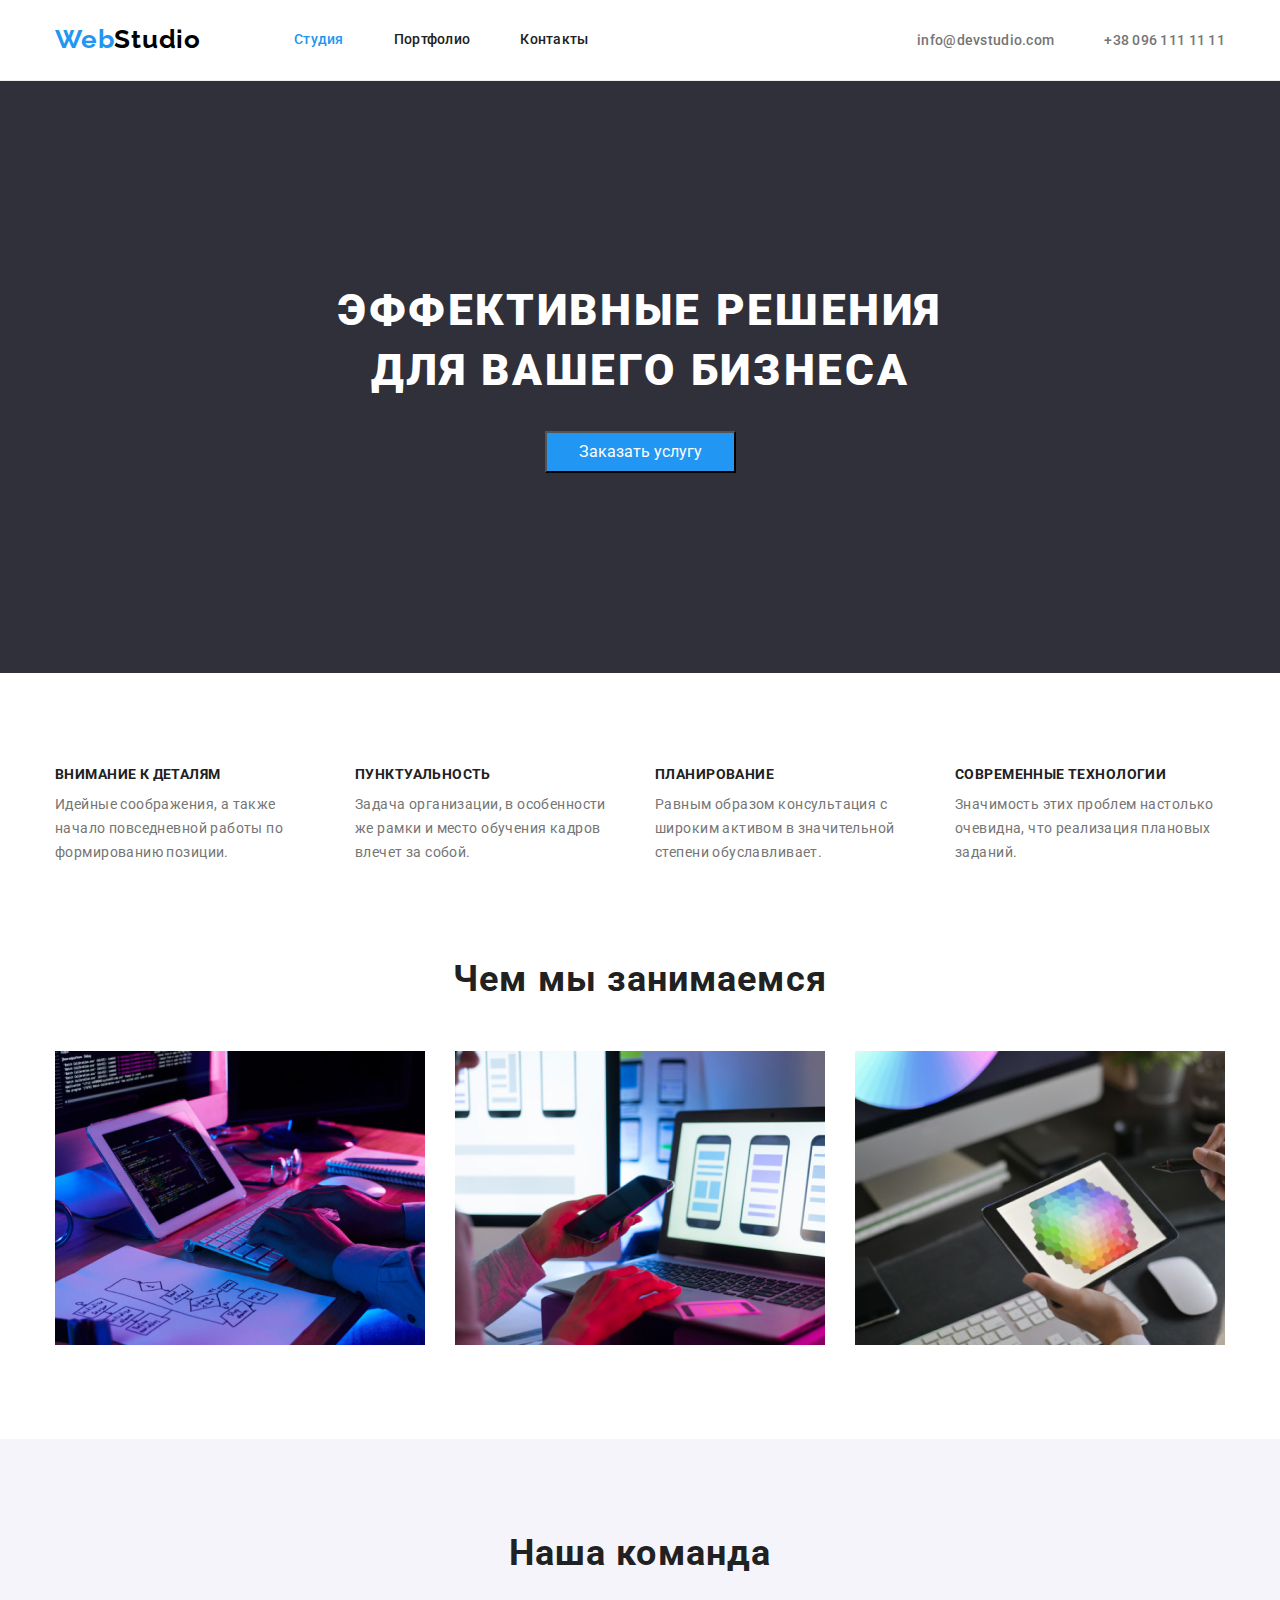
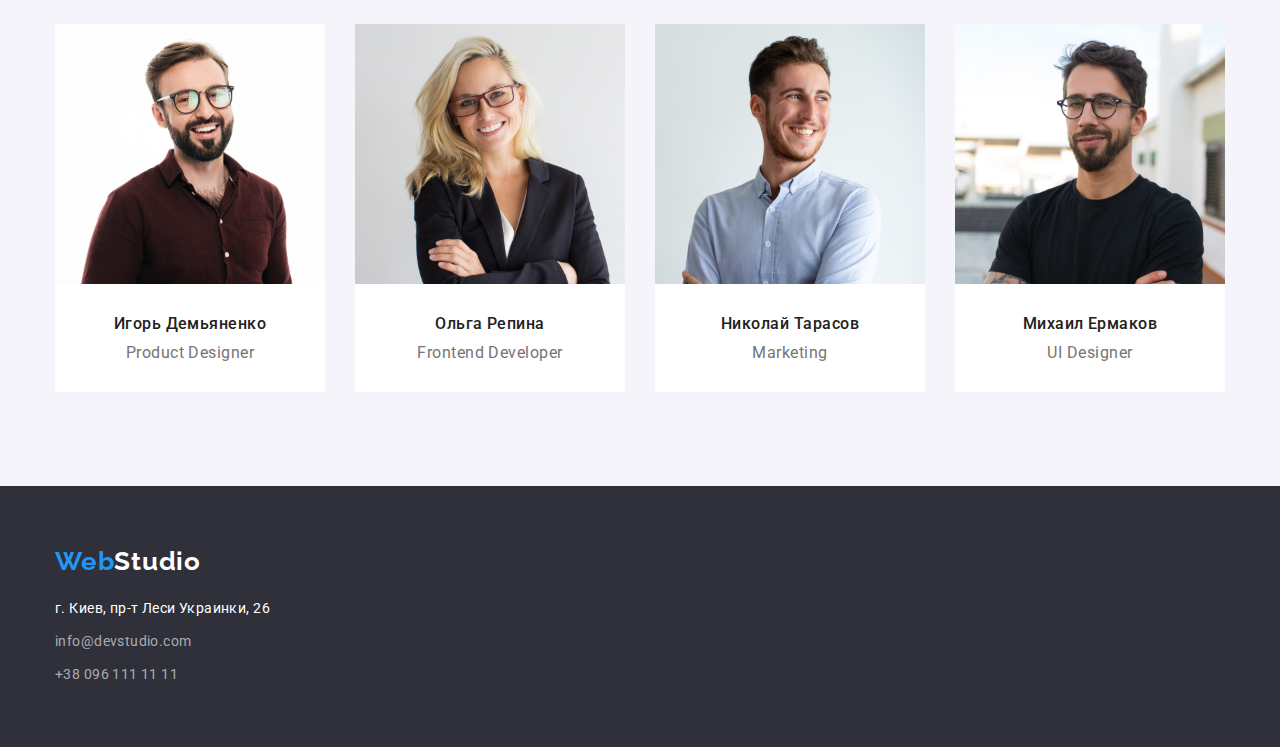
==== commit 7e04ee9a: "2124 270821" ====
--- a/index.html
+++ b/index.html
@@ -145,7 +145,7 @@
         <p class="footer-address">г. Киев, пр-т Леси Украинки, 26</p>
 
         <ul class="list">
-            <li>
+            <li class="mail-li">
                 <a class="footer-mail link" href="mailto:info@devstudio.com">info@devstudio.com</a>
             </li>
             <li>
--- a/CSS/styles.css
+++ b/CSS/styles.css
@@ -224,6 +224,7 @@
 }
 .command-item {
   background-color: #ffffff;
+  width: 270px;
 }
 .command-header {
   margin-top: 0px;
@@ -236,7 +237,6 @@
   color: var(--main-title-color);
 }
 .command-item-header {
-  margin-top: 30px;
   margin-bottom: 10px;
   font-weight: 500;
   font-size: 16px;
@@ -247,7 +247,6 @@
 }
 .command-item-text {
   margin-top: 0px;
-  margin-bottom: 30px;
   font-weight: 400;
   font-size: 16px;
   line-height: 1.19;
@@ -255,8 +254,10 @@
   letter-spacing: 0.03em;
   color: var(--main-text-color);
 }
+
 .command-item-member {
-  width: 270px;
+  padding-top: 30px;
+  padding-bottom: 30px;
 }
 
 /*----FOOTER------*/
@@ -273,7 +274,6 @@
 
 .footer-logo {
   display: block;
-  margin-left: 215px;
   margin-bottom: 20px;
   font-family: Raleway;
   font-style: normal;
@@ -286,9 +286,7 @@
 .footer-accent {
   color: #ffffff;
 }
-address {
-  margin-left: 215px;
-}
+
 .address {
   font-style: normal;
 }
@@ -300,7 +298,7 @@
   letter-spacing: 0.03em;
   color: #ffffff;
 }
-.footer-mail {
+.mail-li {
   margin-bottom: 9px;
 }
 .footer-mail,
@@ -316,7 +314,7 @@
 h3 {
   margin: 0px 0px 0px 0px;
 }
-.works-section {
+.section-portfolio {
   padding-top: 94px;
 }
 
